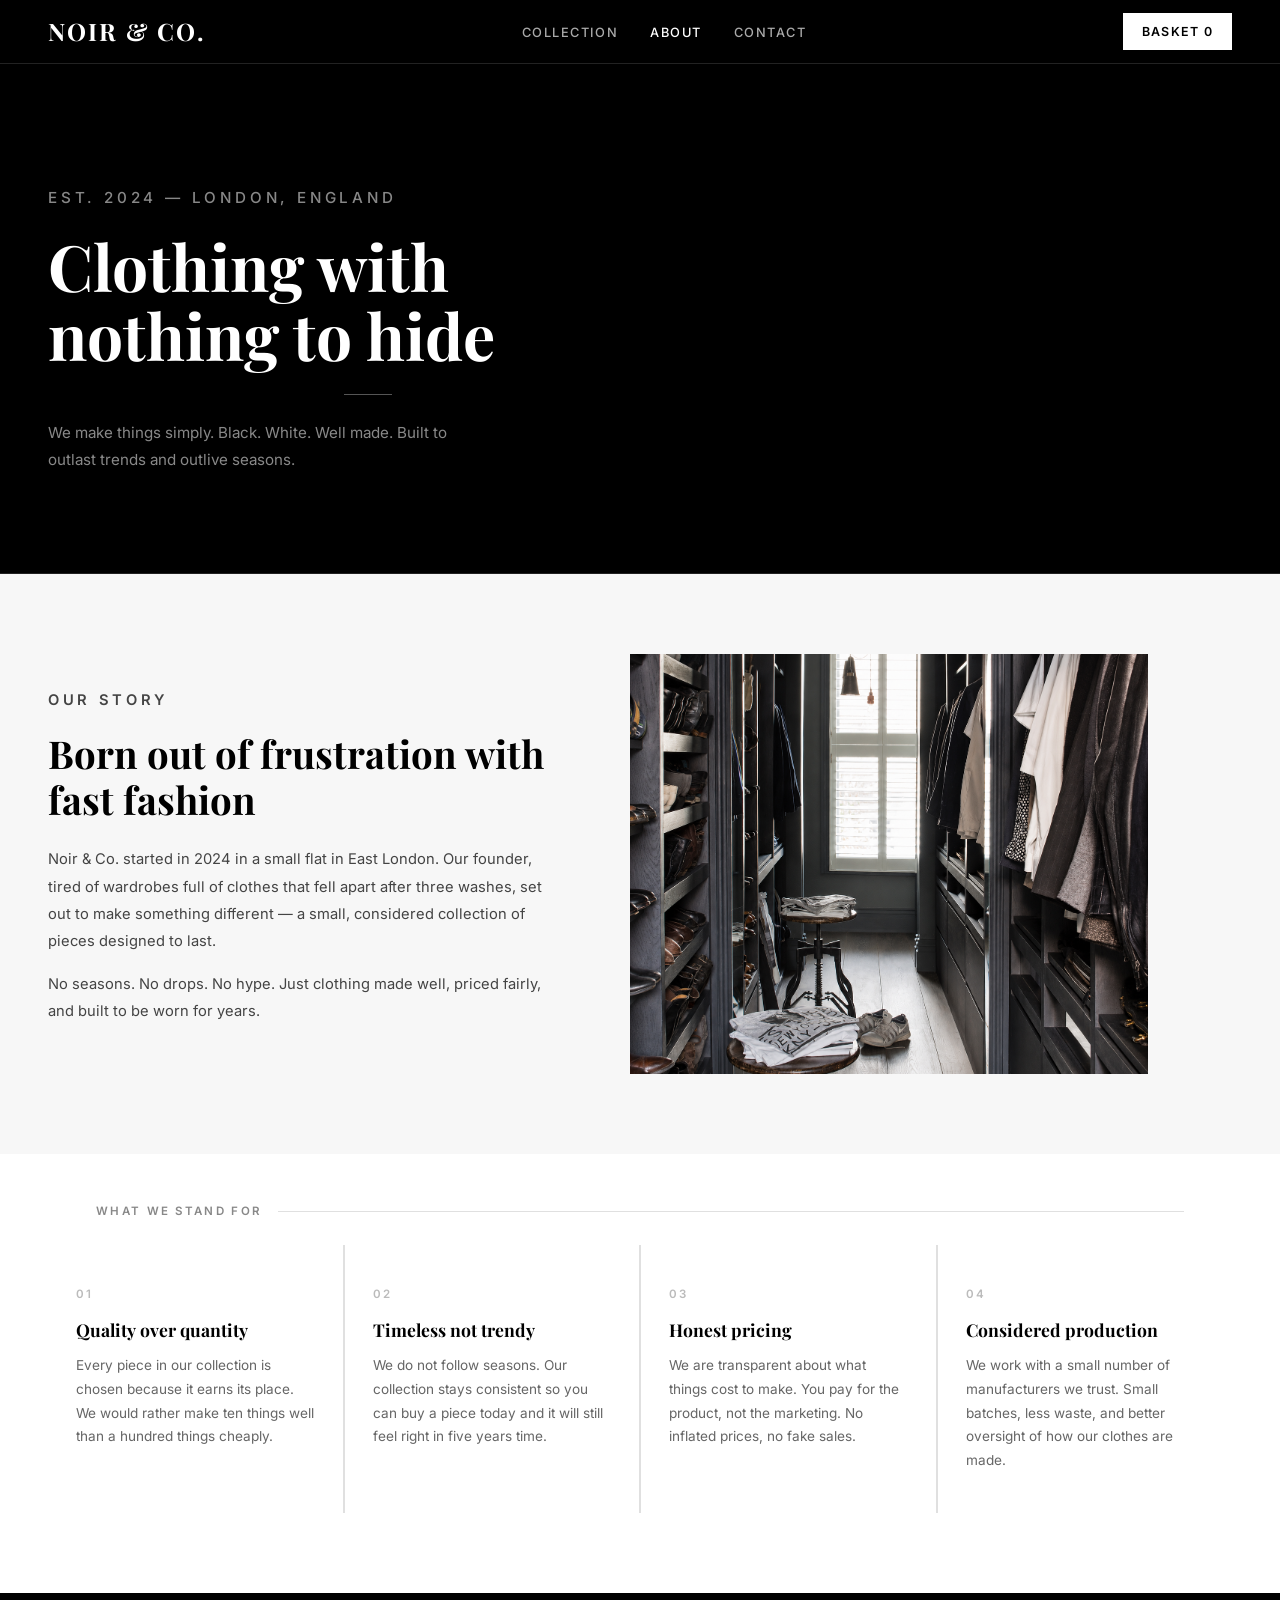
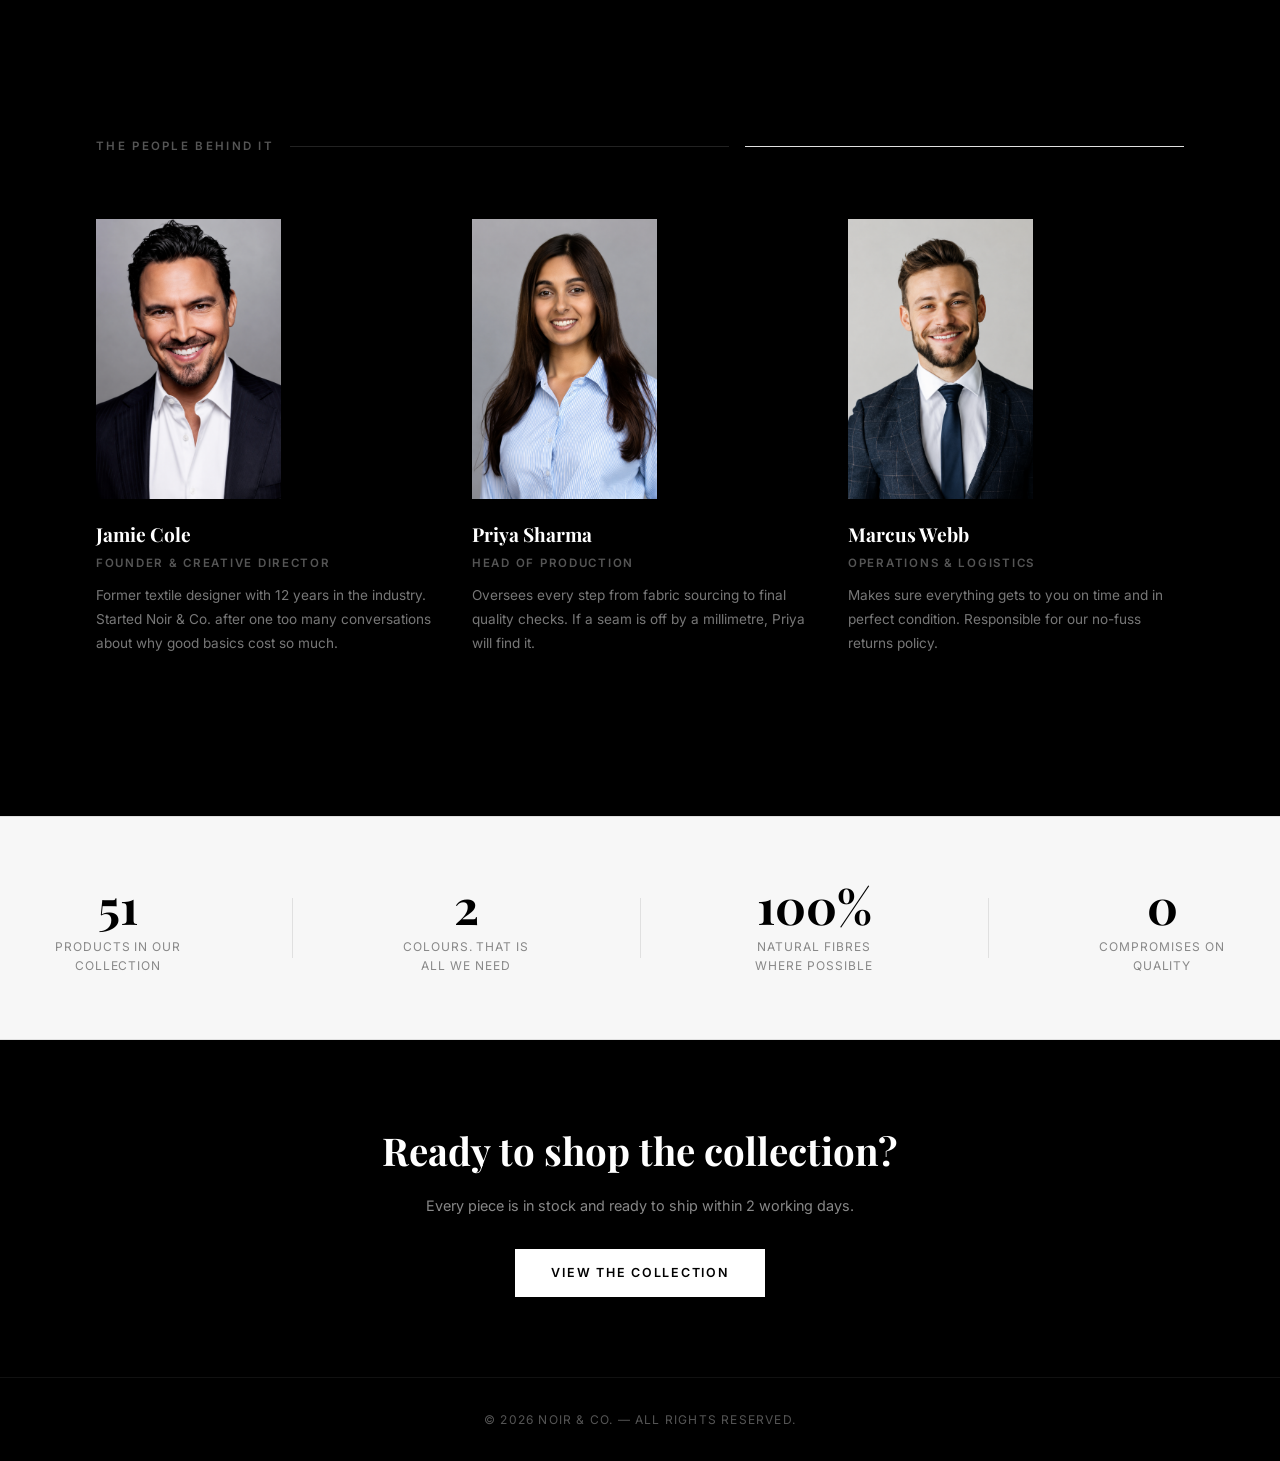
==== about.html @ 4245a3d5 "Add files via upload" ====
<!DOCTYPE html>
<html lang="en">
<head>
  <meta charset="UTF-8">
  <meta name="viewport" content="width=device-width, initial-scale=1.0">
  <title>About — Noir & Co.</title>
  <link rel="stylesheet" href="style.css">
</head>
<body>

  <!-- Navbar -->
  <nav>
    <div class="nav-logo">Noir &amp; Co.</div>
    <ul class="nav-links">
      <li><a href="index.html">Collection</a></li>
      <li><a href="about.html">About</a></li>
      <li><a href="contact.html">Contact</a></li>
    </ul>
    <div class="basket-btn" onclick="window.location.href='basket.html'">
      Basket <span id="basket-count">0</span>
    </div>
  </nav>

  <!-- About Hero -->
  <section class="about-hero">
    <div class="about-hero-text">
      <p class="hero-eyebrow">Est. 2024 — London, England</p>
      <h1>Clothing with<br>nothing to hide</h1>
      <div class="hero-rule"></div>
      <p>We make things simply. Black. White. Well made. Built to outlast trends and outlive seasons.</p>
    </div>
  </section>

  <!-- Our Story -->
  <section class="about-section">
    <div class="about-grid">
      <div class="about-grid-text">
        <p class="section-eyebrow">Our Story</p>
        <h2>Born out of frustration with fast fashion</h2>
        <p>Noir & Co. started in 2024 in a small flat in East London. Our founder, tired of wardrobes full of clothes that fell apart after three washes, set out to make something different — a small, considered collection of pieces designed to last.</p>
        <p>No seasons. No drops. No hype. Just clothing made well, priced fairly, and built to be worn for years.</p>
      </div>
      <div class="about-grid-image">
        <div class="about-image-block">
            <img src="images/flat.jpg" alt="Our studio">
          <div class="about-image-label">London, 2024</div>
        </div>
      </div>
    </div>
  </section>

  <!-- Values -->
  <section class="about-values">
    <div class="section-label">
      <span>What we stand for</span>
    </div>
    <div class="values-grid">

      <div class="value-card">
        <span class="value-number">01</span>
        <h3>Quality over quantity</h3>
        <p>Every piece in our collection is chosen because it earns its place. We would rather make ten things well than a hundred things cheaply.</p>
      </div>

      <div class="value-card">
        <span class="value-number">02</span>
        <h3>Timeless not trendy</h3>
        <p>We do not follow seasons. Our collection stays consistent so you can buy a piece today and it will still feel right in five years time.</p>
      </div>

      <div class="value-card">
        <span class="value-number">03</span>
        <h3>Honest pricing</h3>
        <p>We are transparent about what things cost to make. You pay for the product, not the marketing. No inflated prices, no fake sales.</p>
      </div>

      <div class="value-card">
        <span class="value-number">04</span>
        <h3>Considered production</h3>
        <p>We work with a small number of manufacturers we trust. Small batches, less waste, and better oversight of how our clothes are made.</p>
      </div>

    </div>
  </section>

  <!-- Team -->
  <section class="about-section" style="background:#000; color:#fff;">
    <div class="section-label" style="padding-top:64px;">
      <span style="color:#555;">The people behind it</span>
      <div style="flex:1; height:1px; background:#222;"></div>
    </div>
    <div class="team-grid">

      <div class="team-card">
        <div class="team-photo" style="background:#111;">
            <img src="images/jamie.jpg" alt="Jamie Cole">
        </div>
        <h3>Jamie Cole</h3>
        <p class="team-role">Founder & Creative Director</p>
        <p class="team-bio">Former textile designer with 12 years in the industry. Started Noir & Co. after one too many conversations about why good basics cost so much.</p>
      </div>

      <div class="team-card">
        <div class="team-photo" style="background:#1a1a1a;">
            <img src="images/priya.jpg" alt="Priya Sharma">
        </div>
        <h3>Priya Sharma</h3>
        <p class="team-role">Head of Production</p>
        <p class="team-bio">Oversees every step from fabric sourcing to final quality checks. If a seam is off by a millimetre, Priya will find it.</p>
      </div>

      <div class="team-card">
        <div class="team-photo" style="background:#0d0d0d;">
            <img src="images/marcus.jpg" alt="Marcus Webb">
        </div>
        <h3>Marcus Webb</h3>
        <p class="team-role">Operations & Logistics</p>
        <p class="team-bio">Makes sure everything gets to you on time and in perfect condition. Responsible for our no-fuss returns policy.</p>
      </div>

    </div>
  </section>

  <!-- Stats -->
  <section class="about-stats">
    <div class="stat">
      <span class="stat-number">51</span>
      <span class="stat-label">Products in our collection</span>
    </div>
    <div class="stat-divider"></div>
    <div class="stat">
      <span class="stat-number">2</span>
      <span class="stat-label">Colours. That is all we need</span>
    </div>
    <div class="stat-divider"></div>
    <div class="stat">
      <span class="stat-number">100%</span>
      <span class="stat-label">Natural fibres where possible</span>
    </div>
    <div class="stat-divider"></div>
    <div class="stat">
      <span class="stat-number">0</span>
      <span class="stat-label">Compromises on quality</span>
    </div>
  </section>

  <!-- CTA -->
  <section class="about-cta">
    <h2>Ready to shop the collection?</h2>
    <p>Every piece is in stock and ready to ship within 2 working days.</p>
    <a href="index.html" class="cta-btn">View the Collection</a>
  </section>

  <!-- Footer -->
  <footer>
    <p>&copy; 2026 Noir &amp; Co. — All rights reserved.</p>
  </footer>

  <script>
  const page = window.location.pathname.split('/').pop() || 'index.html';
  document.querySelectorAll('.nav-links a').forEach(link => {
    if (link.getAttribute('href') === page) {
      link.classList.add('active-link');
    }
  });
  </script>

</body>
</html>
---- style.css ----
@import url('https://fonts.googleapis.com/css2?family=Playfair+Display:wght@400;700&family=Inter:wght@300;400;500;600&display=swap');

/* ── Reset & Base ── */
*, *::before, *::after {
  box-sizing: border-box;
  margin: 0;
  padding: 0;
}

body {
  background-color: #F7F7F7;
  color: #000;
  font-family: 'Inter', sans-serif;
  font-weight: 400;
  line-height: 1.6;
}

/* ── Navbar ── */
nav {
  position: sticky;
  top: 0;
  z-index: 500;
  background: #000;
  display: flex;
  justify-content: space-between;
  align-items: center;
  padding: 0 48px;
  height: 64px;
  border-bottom: 1px solid #222;
}

.nav-logo {
  font-family: 'Playfair Display', serif;
  font-size: 1.5rem;
  font-weight: 700;
  color: #fff;
  letter-spacing: 0.08em;
  text-transform: uppercase;
}

.nav-links {
  display: flex;
  gap: 32px;
  list-style: none;
}

.nav-links a {
  color: #aaa;
  text-decoration: none;
  font-size: 0.8rem;
  font-weight: 500;
  letter-spacing: 0.12em;
  text-transform: uppercase;
  transition: color 0.2s;
}

.nav-links a:hover {
  color: #fff;
}

/* ── Basket Button ── */
.basket-btn {
  background: #fff;
  color: #000;
  padding: 8px 18px;
  border-radius: 0;
  cursor: pointer;
  font-family: 'Inter', sans-serif;
  font-size: 0.78rem;
  font-weight: 600;
  letter-spacing: 0.1em;
  text-transform: uppercase;
  border: 1px solid #fff;
  transition: background 0.2s, color 0.2s;
}

.basket-btn:hover {
  background: #000;
  color: #fff;
  border-color: #fff;
}

/* ── Hero ── */
.hero {
  background: #000;
  color: #fff;
  text-align: center;
  padding: 100px 24px 80px;
  border-bottom: 1px solid #222;
}

.hero-eyebrow {
  font-size: 0.72rem;
  font-weight: 500;
  letter-spacing: 0.25em;
  text-transform: uppercase;
  color: #888;
  margin-bottom: 20px;
}

.hero h1 {
  font-family: 'Playfair Display', serif;
  font-size: clamp(2.8rem, 6vw, 5.5rem);
  font-weight: 700;
  line-height: 1.08;
  letter-spacing: -0.01em;
  margin-bottom: 20px;
}

.hero-rule {
  width: 48px;
  height: 1px;
  background: #555;
  margin: 24px auto;
}

.hero p {
  font-size: 0.95rem;
  color: #888;
  letter-spacing: 0.04em;
  max-width: 420px;
  margin: 0 auto;
}

/* ── Section Label ── */
.section-label {
  display: flex;
  align-items: center;
  gap: 16px;
  padding: 48px 48px 24px;
}

.section-label span {
  font-size: 0.72rem;
  font-weight: 600;
  letter-spacing: 0.2em;
  text-transform: uppercase;
  color: #888;
  white-space: nowrap;
}

.section-label::after {
  content: '';
  flex: 1;
  height: 1px;
  background: #E0E0E0;
}

/* ── Product Grid ── */
.product-grid {
  display: grid;
  grid-template-columns: repeat(3, 1fr);
  gap: 2px;
  padding: 0 48px 64px;
  background: #E0E0E0;
}

.product-card {
  background: #F7F7F7;
  padding: 32px 24px 28px;
  cursor: pointer;
  transition: background 0.2s;
  text-align: left;
}

.product-card:hover {
  background: #fff;
}

.product-card:hover .card-arrow {
  opacity: 1;
  transform: translateX(4px);
}

.product-card img {
  width: 100%;
  aspect-ratio: 2 / 3;
  object-fit: cover;
  object-position: center top;
  display: block;
  margin-bottom: 20px;
  filter: grayscale(20%);
  transition: filter 0.3s;
}

.product-card.cat-tops img,
.product-card.cat-jackets img,
.product-card.cat-accessories img {
  object-position: center bottom;
}

.product-card:hover img {
  filter: grayscale(0%);
}

.card-meta {
  display: flex;
  justify-content: space-between;
  align-items: flex-end;
}

.product-card h2 {
  font-family: 'Playfair Display', serif;
  font-size: 1.15rem;
  font-weight: 700;
  margin-bottom: 6px;
  letter-spacing: 0.01em;
}

.product-card .price {
  font-size: 0.95rem;
  font-weight: 600;
  color: #000;
}

.card-arrow {
  font-size: 1.1rem;
  opacity: 0;
  transition: opacity 0.2s, transform 0.2s;
  color: #000;
}

/* ── Modals ── */
.modal {
  display: none;
  position: fixed;
  inset: 0;
  background: rgba(0,0,0,0.75);
  z-index: 999;
  justify-content: center;
  align-items: center;
}

.modal.active {
  display: flex;
}

.modal-content {
  background: #fff;
  max-width: 480px;
  width: 92%;
  max-height: 90vh;
  overflow-y: auto;
  padding: 40px 36px;
  position: relative;
}

.modal-content img {
  width: 100%;
  height: 260px;
  object-fit: cover;
  display: block;
  margin-bottom: 24px;
}

.modal-content h2 {
  font-family: 'Playfair Display', serif;
  font-size: 1.6rem;
  font-weight: 700;
  margin-bottom: 8px;
}

.modal-content .price {
  font-size: 1.1rem;
  font-weight: 600;
  color: #000;
  margin-bottom: 4px;
}

.modal-content .stock {
  font-size: 0.78rem;
  color: #888;
  letter-spacing: 0.08em;
  text-transform: uppercase;
  margin-bottom: 14px;
}

.modal-content .description {
  font-size: 0.9rem;
  color: #555;
  line-height: 1.7;
  margin-bottom: 24px;
  border-top: 1px solid #E0E0E0;
  padding-top: 16px;
}

.close {
  position: absolute;
  top: 16px;
  right: 20px;
  font-size: 1.4rem;
  cursor: pointer;
  color: #aaa;
  line-height: 1;
  background: none;
  border: none;
  padding: 0;
  font-family: 'Inter', sans-serif;
}

.close:hover {
  color: #000;
}

/* ── Buttons ── */
button {
  font-family: 'Inter', sans-serif;
  font-size: 0.78rem;
  font-weight: 600;
  letter-spacing: 0.14em;
  text-transform: uppercase;
  cursor: pointer;
  border: none;
  transition: background 0.2s, color 0.2s;
}

.btn-primary {
  background: #000;
  color: #fff;
  padding: 14px 28px;
  width: 100%;
  display: block;
}

.btn-primary:hover {
  background: #333;
}

/* ── Basket Modal ── */
.basket-item {
  display: flex;
  justify-content: space-between;
  align-items: center;
  padding: 14px 0;
  border-bottom: 1px solid #E0E0E0;
  font-size: 0.9rem;
}

.basket-item strong {
  font-family: 'Playfair Display', serif;
  font-size: 0.95rem;
}

.basket-item small {
  color: #888;
  font-size: 0.78rem;
}

.qty-btn {
  background: #F0F0F0;
  color: #000;
  border: none;
  width: 28px;
  height: 28px;
  font-size: 1rem;
  cursor: pointer;
  display: flex;
  align-items: center;
  justify-content: center;
  border-radius: 0;
  padding: 0;
  transition: background 0.15s;
}

.qty-btn:hover {
  background: #ddd;
}

.remove-btn {
  background: none;
  color: #bbb;
  border: none;
  font-size: 0.9rem;
  cursor: pointer;
  padding: 0 4px;
  transition: color 0.15s;
}

.remove-btn:hover {
  color: #000;
}

.basket-total-row {
  display: flex;
  justify-content: space-between;
  padding: 16px 0 20px;
  font-weight: 600;
  font-size: 0.95rem;
  letter-spacing: 0.04em;
}

/* ── Checkout Inputs ── */
.modal-content input {
  width: 100%;
  padding: 12px 14px;
  margin: 6px 0;
  border: 1px solid #E0E0E0;
  border-radius: 0;
  font-size: 0.9rem;
  font-family: 'Inter', sans-serif;
  background: #F7F7F7;
  color: #000;
  outline: none;
  transition: border-color 0.2s;
}

.modal-content input:focus {
  border-color: #000;
  background: #fff;
}

.input-row {
  display: flex;
  gap: 10px;
}

.checkout-label {
  font-size: 0.7rem;
  font-weight: 600;
  letter-spacing: 0.15em;
  text-transform: uppercase;
  color: #888;
  margin: 16px 0 4px;
  display: block;
}

/* ── Success Modal ── */
.success-icon {
  font-size: 2.5rem;
  margin-bottom: 12px;
}

/* ── Footer ── */
footer {
  background: #000;
  color: #555;
  text-align: center;
  padding: 32px 24px;
  font-size: 0.75rem;
  letter-spacing: 0.1em;
  text-transform: uppercase;
  border-top: 1px solid #111;
}

/* ── Filter Bar ── */
.filter-bar {
  display: flex;
  gap: 10px;
  padding: 0 48px 32px;
  flex-wrap: wrap;
}

.filter-btn {
  background: none;
  border: 1px solid #ccc;
  padding: 8px 20px;
  font-size: 0.75rem;
  font-weight: 600;
  letter-spacing: 0.14em;
  text-transform: uppercase;
  cursor: pointer;
  color: #888;
  transition: all 0.2s;
  border-radius: 0;
}

.filter-btn:hover {
  border-color: #000;
  color: #000;
}

.filter-btn.active {
  background: #000;
  color: #fff;
  border-color: #000;
}

/* ── Search Bar ── */
.search-bar {
  position: relative;
  padding: 0 48px 24px;
  max-width: 500px;
}

.search-bar input {
  width: 100%;
  padding: 12px 44px 12px 16px;
  border: 1px solid #E0E0E0;
  border-radius: 0;
  font-family: 'Inter', sans-serif;
  font-size: 0.9rem;
  background: #fff;
  color: #000;
  outline: none;
  transition: border-color 0.2s;
}

.search-bar input:focus {
  border-color: #000;
}

.search-icon {
  position: absolute;
  right: 64px;
  top: 50%;
  transform: translateY(-70%);
  color: #aaa;
  font-size: 0.9rem;
}

/* ── Size Selector ── */
.size-label {
  font-size: 0.7rem;
  font-weight: 600;
  letter-spacing: 0.15em;
  text-transform: uppercase;
  color: #888;
  margin: 16px 0 8px;
  display: block;
}

.size-options {
  display: flex;
  gap: 8px;
  flex-wrap: wrap;
  margin-bottom: 16px;
}

.size-btn {
  border: 1px solid #ddd;
  background: #fff;
  padding: 6px 14px;
  font-size: 0.78rem;
  font-weight: 600;
  letter-spacing: 0.08em;
  cursor: pointer;
  transition: all 0.15s;
  font-family: 'Inter', sans-serif;
}

.size-btn:hover {
  border-color: #000;
}

.size-btn.selected {
  background: #000;
  color: #fff;
  border-color: #000;
}

.size-btn.out-of-stock {
  color: #ccc;
  border-color: #eee;
  cursor: not-allowed;
  text-decoration: line-through;
}

.size-stock-hint {
  font-size: 0.78rem;
  margin: -8px 0 12px;
  min-height: 18px;
}

.input-error {
  border-color: #c0392b !important;
  background: #fff8f8 !important;
}

.error-msg {
  color: #c0392b;
  font-size: 0.75rem;
  margin: -4px 0 6px;
  letter-spacing: 0.02em;
}

/* ── Active Nav Link ── */
.active-link {
  color: #fff !important;
}

/* ── About Hero ── */
.about-hero {
  background: #000;
  color: #fff;
  padding: 120px 48px 100px;
  border-bottom: 1px solid #222;
}

.about-hero-text {
  max-width: 640px;
}

.about-hero h1 {
  font-family: 'Playfair Display', serif;
  font-size: clamp(2.4rem, 5vw, 4.5rem);
  font-weight: 700;
  line-height: 1.08;
  margin-bottom: 20px;
}

.about-hero p {
  font-size: 0.95rem;
  color: #888;
  max-width: 420px;
  line-height: 1.8;
}

/* ── About Sections ── */
.about-section {
  padding: 80px 48px;
  background: #F7F7F7;
}

.section-eyebrow {
  font-size: 0.72rem;
  font-weight: 600;
  letter-spacing: 0.25em;
  text-transform: uppercase;
  color: #888;
  margin-bottom: 16px;
}

.about-grid {
  display: grid;
  grid-template-columns: 1fr 1fr;
  gap: 64px;
  align-items: center;
  max-width: 1100px;
}

.about-grid-text h2 {
  font-family: 'Playfair Display', serif;
  font-size: clamp(1.6rem, 3vw, 2.4rem);
  font-weight: 700;
  margin-bottom: 24px;
  line-height: 1.2;
}

.about-grid-text p {
  font-size: 0.92rem;
  color: #444;
  line-height: 1.85;
  margin-bottom: 16px;
}

.about-image-block {
  background: #222;
  height: 420px;
  position: relative;
  display: flex;
  align-items: flex-end;
  padding: 20px;
}

.about-image-block img {
  position: absolute;
  inset: 0;
  width: 100%;
  height: 100%;
  object-fit: cover;
  object-position: center;
  display: block;
}

.about-image-label {
  font-size: 0.72rem;
  letter-spacing: 0.15em;
  text-transform: uppercase;
  color: #555;
}

/* ── Values ── */
.about-values {
  background: #fff;
  padding: 0 48px 80px;
}

.values-grid {
  display: grid;
  grid-template-columns: repeat(4, 1fr);
  gap: 2px;
  background: #E0E0E0;
  margin-top: 0;
}

.value-card {
  background: #fff;
  padding: 40px 28px;
}

.value-number {
  font-size: 0.72rem;
  font-weight: 600;
  letter-spacing: 0.2em;
  color: #bbb;
  display: block;
  margin-bottom: 16px;
}

.value-card h3 {
  font-family: 'Playfair Display', serif;
  font-size: 1.1rem;
  font-weight: 700;
  margin-bottom: 12px;
  line-height: 1.3;
}

.value-card p {
  font-size: 0.85rem;
  color: #666;
  line-height: 1.75;
}

/* ── Team ── */
.team-grid {
  display: grid;
  grid-template-columns: repeat(3, 1fr);
  gap: 40px;
  padding: 40px 48px 80px;
}

.team-card {
  color: #fff;
}

.team-photo {
  width: 185px;
  height: 280px;
  margin-bottom: 20px;
}

.team-photo img{
  width: 185px;
  height: 280px
}

.team-card h3 {
  font-family: 'Playfair Display', serif;
  font-size: 1.2rem;
  font-weight: 700;
  margin-bottom: 4px;
}

.team-role {
  font-size: 0.72rem;
  font-weight: 600;
  letter-spacing: 0.15em;
  text-transform: uppercase;
  color: #555;
  margin-bottom: 12px;
}

.team-bio {
  font-size: 0.85rem;
  color: #777;
  line-height: 1.75;
}

/* ── Stats ── */
.about-stats {
  display: flex;
  align-items: center;
  justify-content: space-between;
  padding: 64px 48px;
  background: #F7F7F7;
  border-top: 1px solid #E0E0E0;
  border-bottom: 1px solid #E0E0E0;
}

.stat {
  display: flex;
  flex-direction: column;
  align-items: center;
  text-align: center;
  gap: 8px;
}

.stat-number {
  font-family: 'Playfair Display', serif;
  font-size: 3rem;
  font-weight: 700;
  line-height: 1;
}

.stat-label {
  font-size: 0.75rem;
  color: #888;
  letter-spacing: 0.08em;
  text-transform: uppercase;
  max-width: 140px;
}

.stat-divider {
  width: 1px;
  height: 60px;
  background: #E0E0E0;
}

/* ── CTA ── */
.about-cta {
  background: #000;
  color: #fff;
  text-align: center;
  padding: 80px 48px;
}

.about-cta h2 {
  font-family: 'Playfair Display', serif;
  font-size: clamp(1.8rem, 3vw, 2.8rem);
  font-weight: 700;
  margin-bottom: 12px;
}

.about-cta p {
  color: #888;
  font-size: 0.9rem;
  margin-bottom: 32px;
}

.cta-btn {
  display: inline-block;
  background: #fff;
  color: #000;
  padding: 14px 36px;
  font-family: 'Inter', sans-serif;
  font-size: 0.78rem;
  font-weight: 600;
  letter-spacing: 0.14em;
  text-transform: uppercase;
  text-decoration: none;
  transition: background 0.2s, color 0.2s;
}

.cta-btn:hover {
  background: #333;
  color: #fff;
}

/* ── Contact Page ── */
.contact-body {
  display: grid;
  grid-template-columns: 1fr 1fr;
  gap: 80px;
  padding: 80px 48px;
  background: #F7F7F7;
  align-items: start;
}

.contact-form-title {
  font-family: 'Playfair Display', serif;
  font-size: 1.8rem;
  font-weight: 700;
  margin-bottom: 28px;
}

.contact-field {
  margin-bottom: 16px;
}

.contact-field input,
.contact-field textarea,
.contact-field select {
  width: 100%;
  padding: 12px 14px;
  border: 1px solid #E0E0E0;
  font-family: 'Inter', sans-serif;
  font-size: 0.9rem;
  background: #fff;
  color: #000;
  outline: none;
  transition: border-color 0.2s;
  border-radius: 0;
  appearance: none;
}

.contact-field input:focus,
.contact-field textarea:focus,
.contact-field select:focus {
  border-color: #000;
}

.contact-field textarea {
  resize: vertical;
  min-height: 140px;
}

.contact-submit {
  padding: 14px 28px;
  margin-top: 8px;
}

.contact-success-msg {
  display: flex;
  align-items: flex-start;
  gap: 16px;
  background: #f0fff0;
  border: 1px solid #c3e6cb;
  padding: 20px;
  margin-top: 20px;
}

.contact-success-msg span {
  font-size: 1.4rem;
  color: #2a9d2a;
  margin-top: 2px;
}

.contact-success-msg strong {
  display: block;
  margin-bottom: 4px;
}

.contact-success-msg p {
  font-size: 0.85rem;
  color: #555;
}

.contact-info {
  padding-top: 48px;
}

.contact-info-block {
  margin-bottom: 40px;
  padding-bottom: 40px;
  border-bottom: 1px solid #E0E0E0;
}

.contact-info-block:last-child {
  border-bottom: none;
}

.contact-info-detail {
  font-family: 'Playfair Display', serif;
  font-size: 1.1rem;
  font-weight: 700;
  margin: 8px 0 6px;
}

.contact-info-sub {
  font-size: 0.85rem;
  color: #666;
  line-height: 1.7;
}

/* ── FAQ ── */
.faq-section {
  background: #fff;
  padding: 0 48px 80px;
}

.faq-grid {
  display: grid;
  grid-template-columns: 1fr 1fr;
  gap: 2px;
  background: #E0E0E0;
}

.faq-item {
  background: #fff;
  padding: 36px 32px;
}

.faq-item h4 {
  font-family: 'Playfair Display', serif;
  font-size: 1rem;
  font-weight: 700;
  margin-bottom: 10px;
}

.faq-item p {
  font-size: 0.85rem;
  color: #666;
  line-height: 1.75;
}

/* ── Basket Page ── */
.basket-page-body {
  display: grid;
  grid-template-columns: 1fr 380px;
  gap: 48px;
  padding: 48px;
  align-items: start;
  background: #F7F7F7;
  min-height: 60vh;
}

.basket-page-item {
  display: grid;
  grid-template-columns: 100px 1fr auto;
  gap: 24px;
  align-items: center;
  padding: 24px 0;
  border-bottom: 1px solid #E0E0E0;
}

.basket-page-item img {
  width: 100px;
  height: 120px;
  object-fit: cover;
  display: block;
}

.basket-page-item-info h3 {
  font-family: 'Playfair Display', serif;
  font-size: 1rem;
  font-weight: 700;
  margin-bottom: 6px;
}

.basket-item-size {
  font-size: 0.78rem;
  color: #888;
  text-transform: uppercase;
  letter-spacing: 0.08em;
  margin-bottom: 6px;
}

.basket-item-price {
  font-size: 0.9rem;
  font-weight: 600;
}

.basket-page-item-controls {
  display: flex;
  flex-direction: column;
  align-items: flex-end;
  gap: 10px;
}

.qty-controls {
  display: flex;
  align-items: center;
  gap: 10px;
}

.basket-item-subtotal {
  font-weight: 600;
  font-size: 0.95rem;
}

.basket-remove-link {
  background: none;
  border: none;
  color: #aaa;
  font-size: 0.75rem;
  cursor: pointer;
  text-decoration: underline;
  font-family: 'Inter', sans-serif;
  padding: 0;
}

.basket-remove-link:hover {
  color: #000;
}

.basket-empty {
  padding: 48px 0;
  text-align: center;
  color: #888;
}

.basket-page-summary {
  background: #fff;
  padding: 32px;
  border: 1px solid #E0E0E0;
  position: sticky;
  top: 80px;
}

.basket-page-summary h3 {
  font-family: 'Playfair Display', serif;
  font-size: 1.2rem;
  font-weight: 700;
  margin-bottom: 24px;
  padding-bottom: 16px;
  border-bottom: 1px solid #E0E0E0;
}

.summary-row {
  display: flex;
  justify-content: space-between;
  font-size: 0.88rem;
  color: #555;
  margin-bottom: 12px;
}

.summary-total {
  font-weight: 700;
  font-size: 1rem;
  color: #000;
  padding-top: 12px;
  border-top: 1px solid #E0E0E0;
  margin-top: 4px;
}

.basket-continue-link {
  display: block;
  text-align: center;
  margin-top: 14px;
  font-size: 0.78rem;
  color: #888;
  text-decoration: none;
  letter-spacing: 0.08em;
}

.basket-continue-link:hover {
  color: #000;
}

.basket-reassurance {
  margin-top: 24px;
  padding-top: 20px;
  border-top: 1px solid #E0E0E0;
  display: flex;
  flex-direction: column;
  gap: 8px;
}

.reassurance-item {
  font-size: 0.78rem;
  color: #888;
  letter-spacing: 0.04em;
}

.reassurance-item span {
  color: #2a9d2a;
  font-weight: 700;
  margin-right: 6px;
}

.checkout-page-wrap {
  max-width: 500px;
  margin: 0 auto;
  padding: 64px 48px;
}

/* ── Product Page ── */
.product-page-wrap {
  background: #F7F7F7;
  min-height: 80vh;
}

.product-page-inner {
  display: grid;
  grid-template-columns: 1fr 1fr;
  gap: 0;
  min-height: 80vh;
}

.product-page-image {
  position: relative;
  background: #fff;
  padding: 32px;
}

.product-back-link {
  display: inline-block;
  font-size: 0.75rem;
  font-weight: 600;
  letter-spacing: 0.12em;
  text-transform: uppercase;
  text-decoration: none;
  color: #888;
  margin-bottom: 24px;
  transition: color 0.2s;
}

.product-back-link:hover {
  color: #000;
}

.product-page-image img {
  width: 100%;
  height: auto;
  display: block;
}

.product-page-details {
  padding: 64px 48px;
  background: #F7F7F7;
}

.product-page-details h1 {
  font-family: 'Playfair Display', serif;
  font-size: clamp(1.8rem, 3vw, 2.8rem);
  font-weight: 700;
  margin: 8px 0 12px;
  line-height: 1.1;
}

.product-page-price {
  font-size: 1.4rem;
  font-weight: 600;
  margin-bottom: 0;
}

.product-page-divider {
  height: 1px;
  background: #E0E0E0;
  margin: 24px 0;
}

.product-page-description {
  font-size: 0.92rem;
  color: #555;
  line-height: 1.85;
}

.product-page-sizes {
  margin-bottom: 20px;
}

.product-stock-msg {
  font-size: 0.78rem;
  color: #888;
  letter-spacing: 0.06em;
  margin-bottom: 16px;
  text-transform: uppercase;
}

.product-page-atb {
  width: 100%;
  padding: 16px;
  font-size: 0.85rem;
  margin-bottom: 12px;
}

.product-view-basket {
  display: block;
  text-align: center;
  font-size: 0.78rem;
  font-weight: 600;
  letter-spacing: 0.1em;
  text-decoration: none;
  color: #000;
  margin-bottom: 24px;
  text-transform: uppercase;
}

/* ── Accordion ── */
.product-page-accordion {
  margin-top: 8px;
  border-top: 1px solid #E0E0E0;
}

.accordion-item {
  border-bottom: 1px solid #E0E0E0;
  cursor: pointer;
  user-select: none;
}

.accordion-header {
  display: flex;
  justify-content: space-between;
  align-items: center;
  padding: 16px 0;
  font-size: 0.78rem;
  font-weight: 600;
  letter-spacing: 0.12em;
  text-transform: uppercase;
}

.accordion-icon {
  font-size: 1.2rem;
  font-weight: 300;
  color: #888;
}

.accordion-body {
  max-height: 0;
  overflow: hidden;
  transition: max-height 0.3s ease;
}

.accordion-body p {
  font-size: 0.85rem;
  color: #666;
  line-height: 1.75;
  padding-bottom: 12px;
}

/* ── Contact select styling ── */
.contact-select {
  cursor: pointer;
}
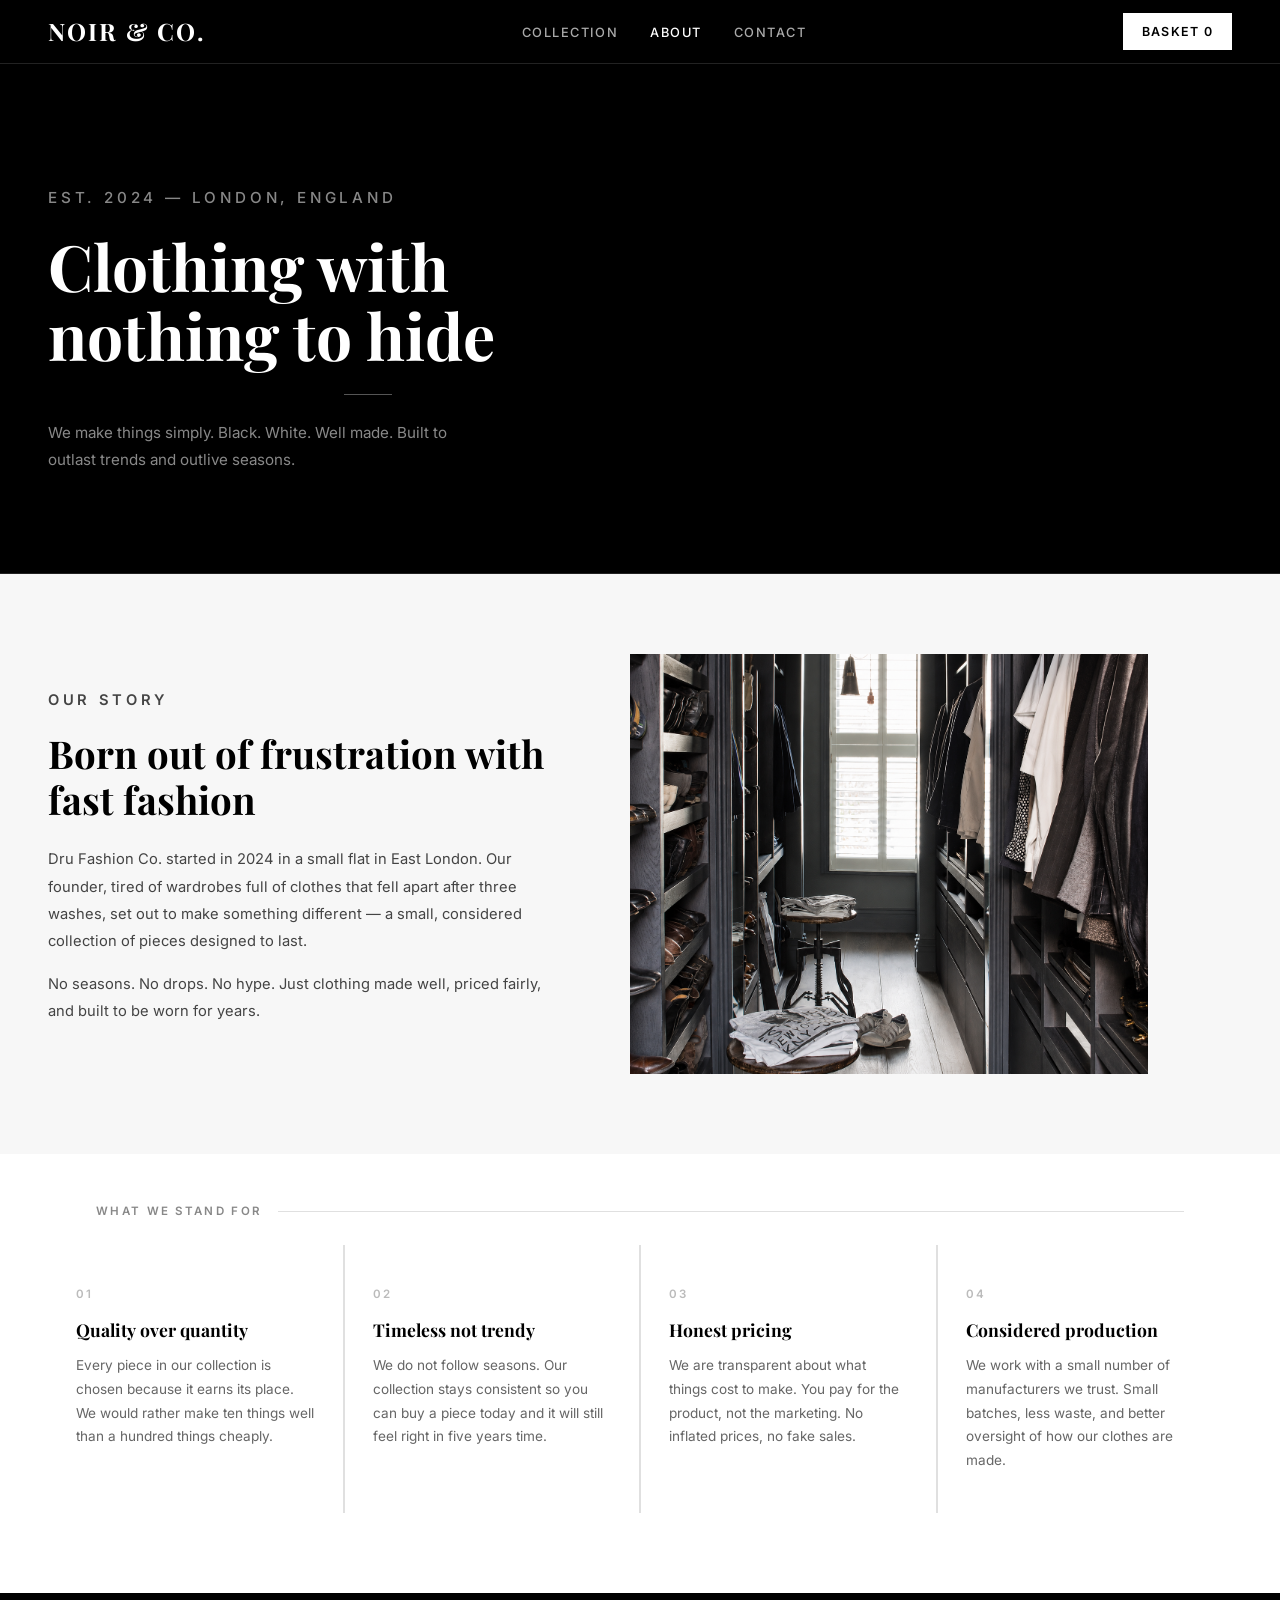
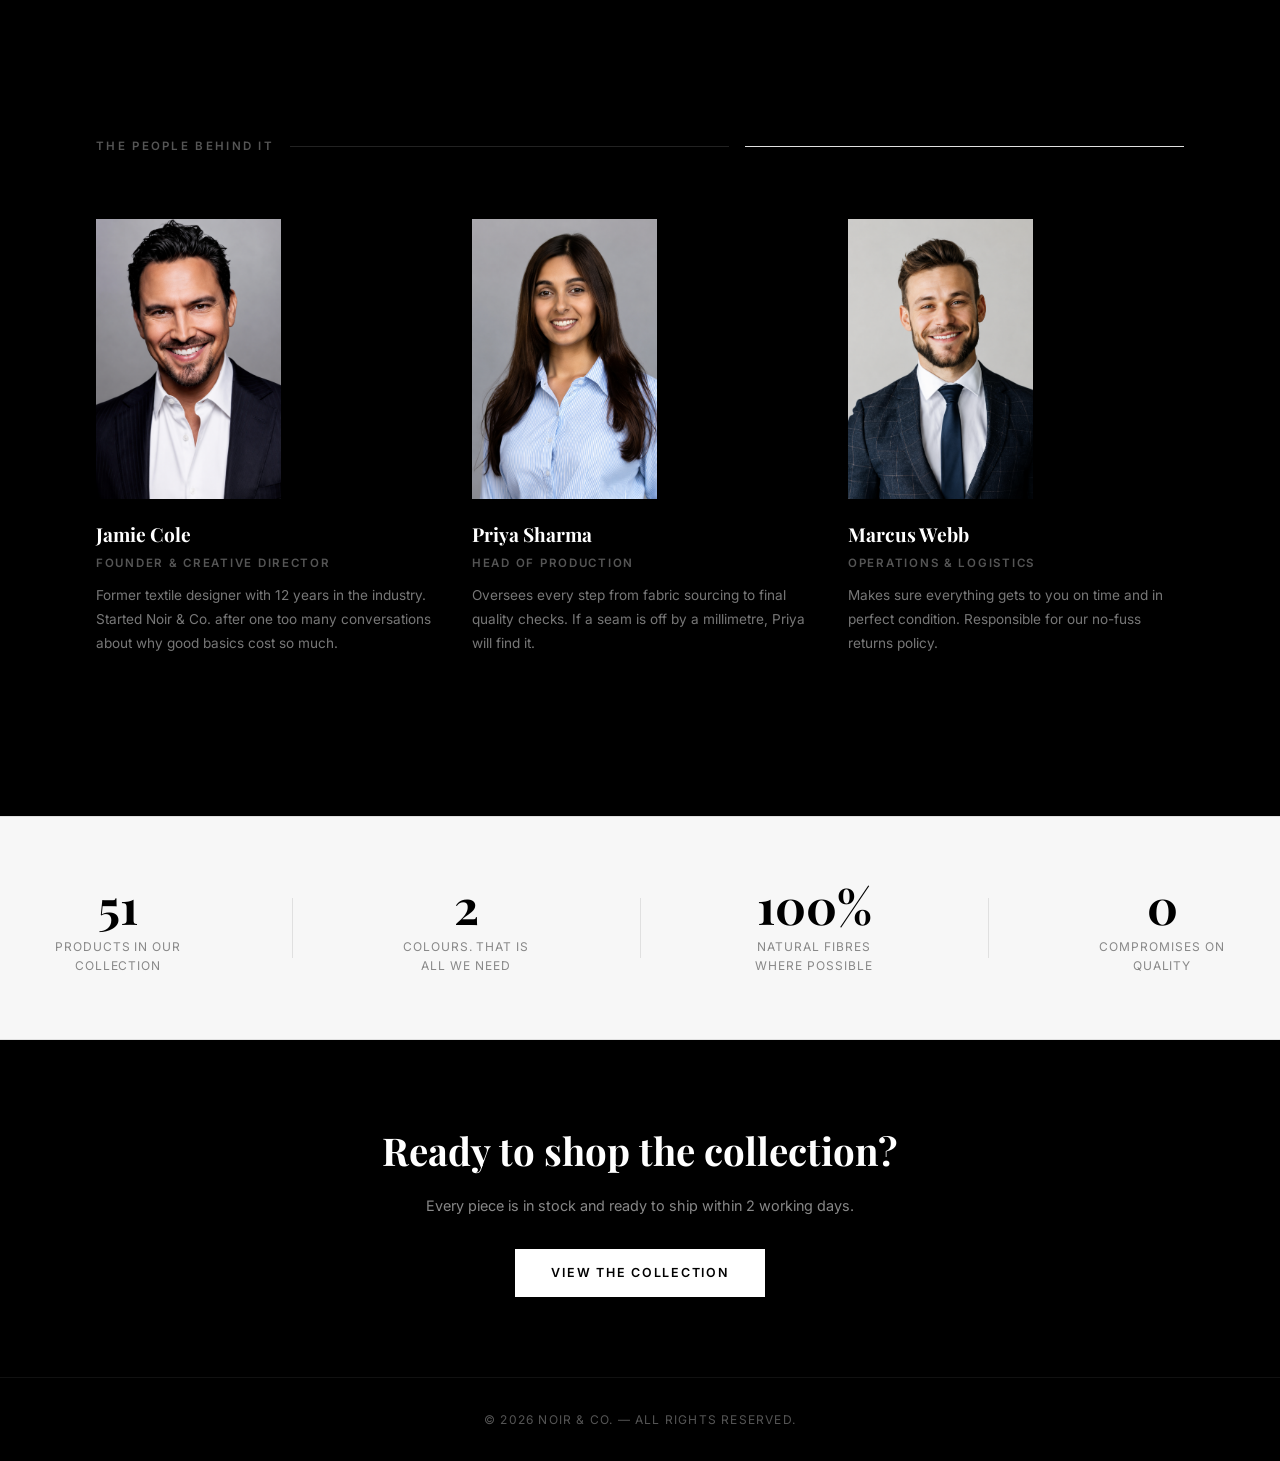
==== commit ef3bc3ff: "Update about.html" ====
--- a/about.html
+++ b/about.html
@@ -37,7 +37,7 @@
       <div class="about-grid-text">
         <p class="section-eyebrow">Our Story</p>
         <h2>Born out of frustration with fast fashion</h2>
-        <p>Noir & Co. started in 2024 in a small flat in East London. Our founder, tired of wardrobes full of clothes that fell apart after three washes, set out to make something different — a small, considered collection of pieces designed to last.</p>
+        <p>Dru Fashion Co. started in 2024 in a small flat in East London. Our founder, tired of wardrobes full of clothes that fell apart after three washes, set out to make something different — a small, considered collection of pieces designed to last.</p>
         <p>No seasons. No drops. No hype. Just clothing made well, priced fairly, and built to be worn for years.</p>
       </div>
       <div class="about-grid-image">
@@ -166,4 +166,4 @@
   </script>
 
 </body>
-</html>+</html>
